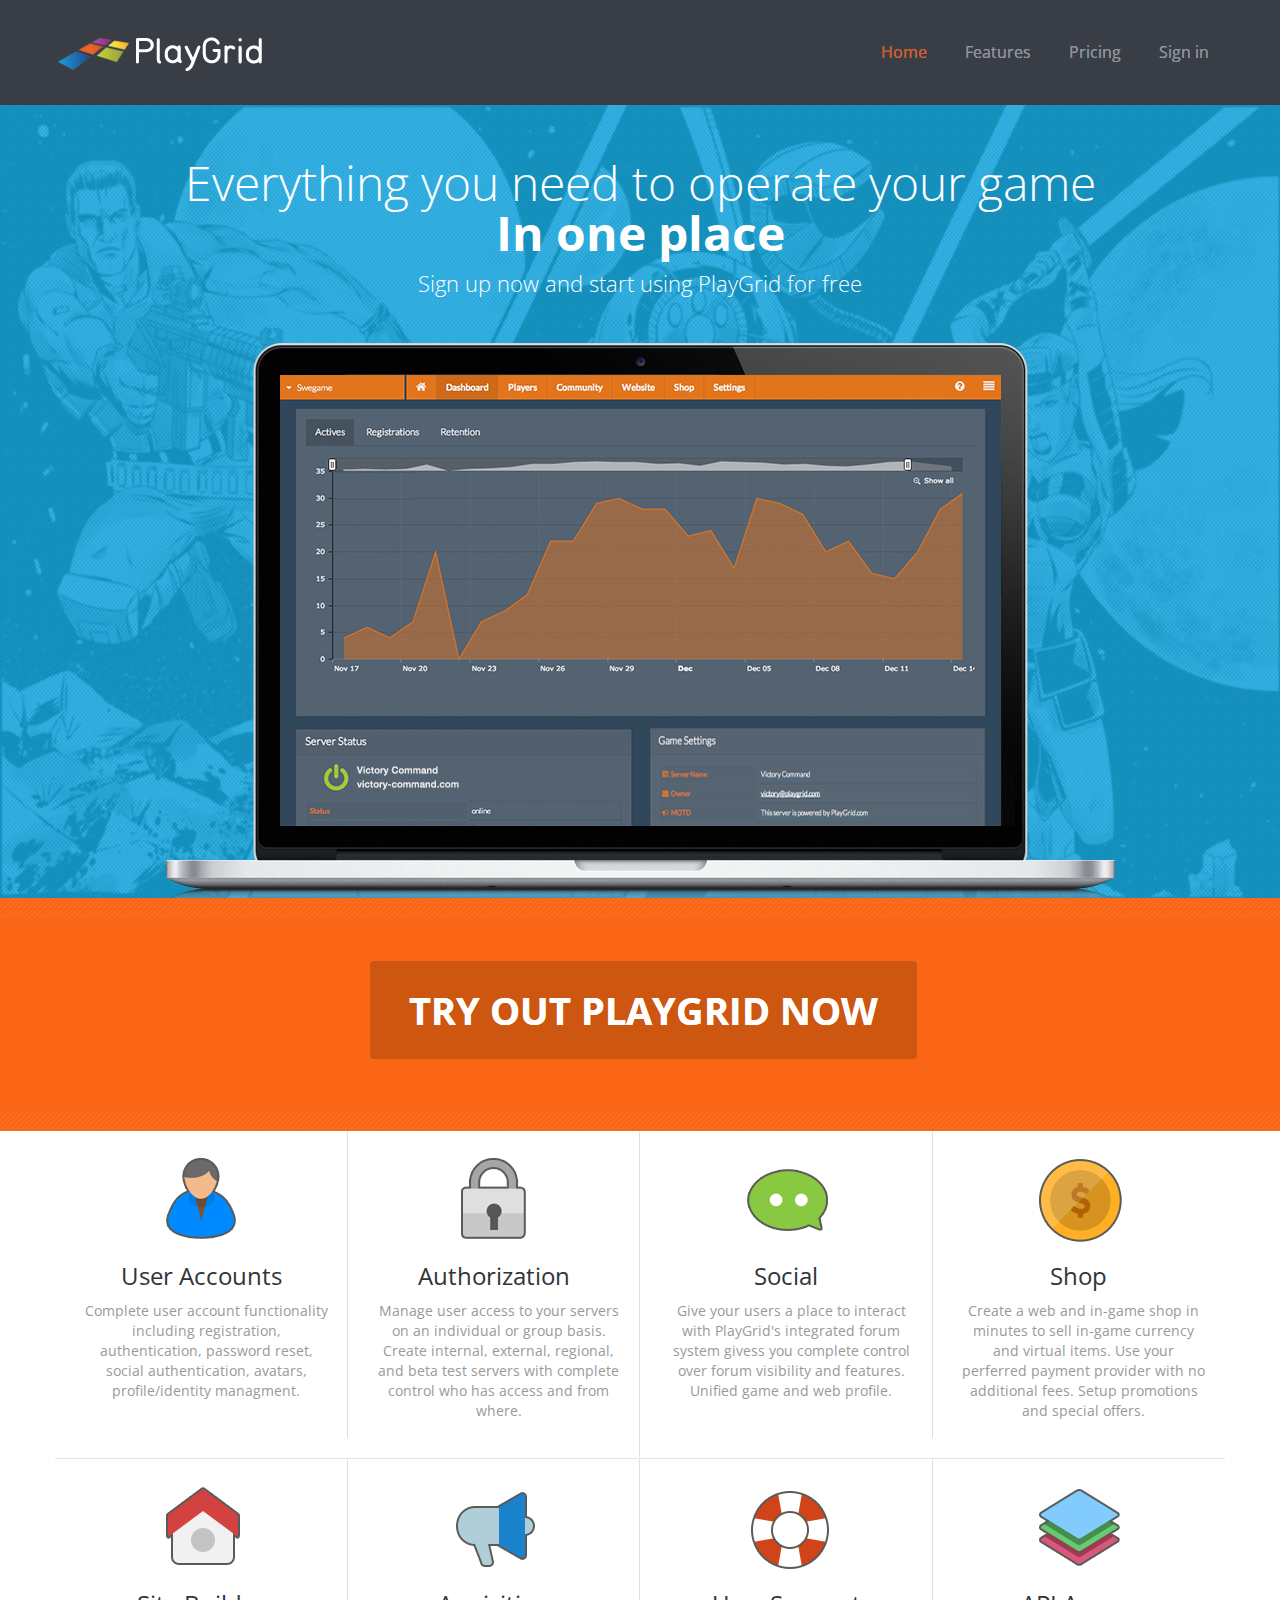
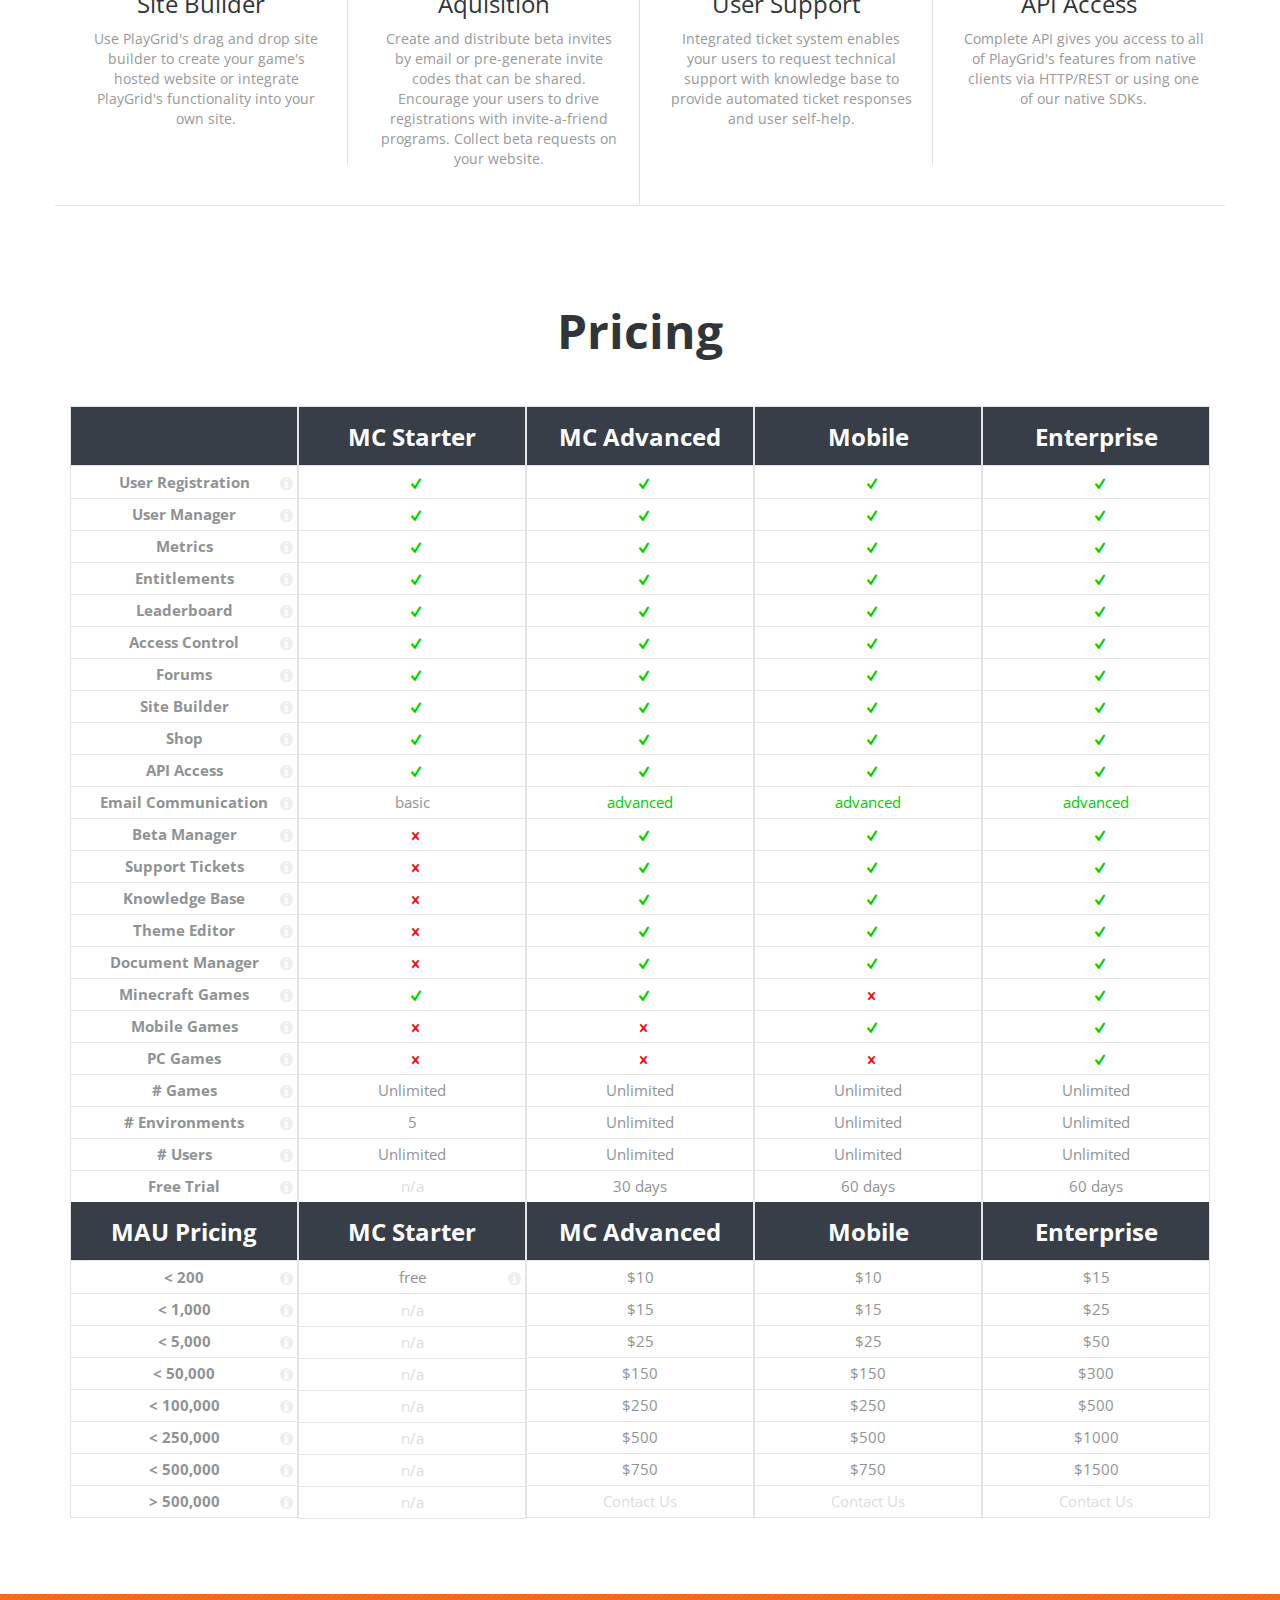
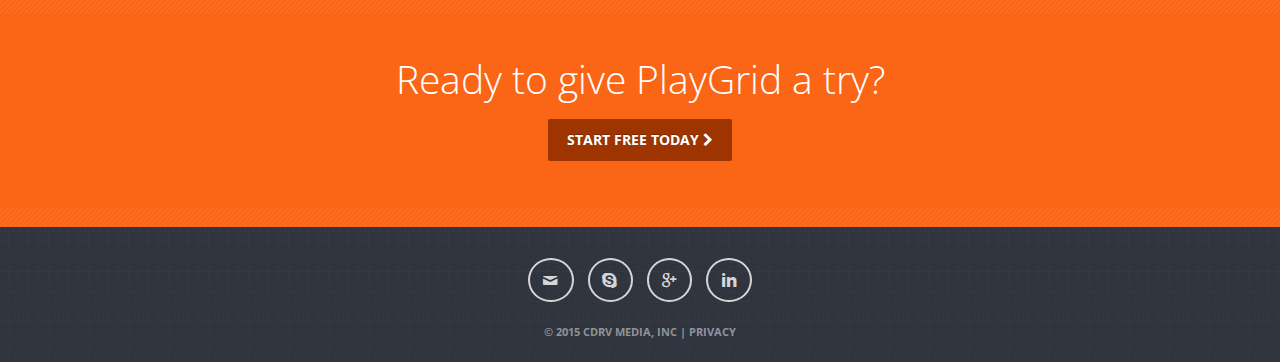
==== site/index.html @ 4605e2d3 "initial commit" ====
<!DOCTYPE html>
<html lang="en">
<head>
    <!-- Define Charset -->
    <meta charset="utf-8">

    <!-- Page Title -->
    <title>PlayGrid - Complete Game Operating Platform</title>

    <!-- Responsive Metatag -->
    <meta name="viewport" content="width=device-width, initial-scale=1.0">

    <!-- Page Description and Author -->
    <meta name="description" content="content description">
    <meta name="author" content="PlayGrid">

    <!-- Stylesheet -->
    <link href="css/bootstrap/bootstrap.css" rel="stylesheet" media="screen">
    <link href="css/bootstrap/bootstrap-responsive.css" rel="stylesheet" media="screen">
    <link href="lib/font-awesome/css/font-awesome.min.css" rel="stylesheet">
    <link rel="stylesheet" href="lib/webui-popover/jquery.webui-popover.css">
    <link href="css/style.css" rel="stylesheet" media="screen">
    <link href="css/color/orange.css" rel="stylesheet" media="screen">

    <!-- Fav and touch icons -->
    <link rel="shortcut icon" href="img/icons/favicon.ico">
    <link rel="apple-touch-icon" href="img/icons/apple-touch-icon-57-precomposed.png">
    <link rel="apple-touch-icon" sizes="72x72" href="img/icons/apple-touch-icon-72-precomposed.png">
    <link rel="apple-touch-icon" sizes="114x114" href="img/icons/apple-touch-icon-114-precomposed.png">
    <link rel="apple-touch-icon" sizes="144x144" href="img/icons/apple-touch-icon-144-precomposed.png">

    <!-- HTML5 shim, for IE6-8 support of HTML5 elements --><!--[if lt IE 9]>
    <script src="http://html5shim.googlecode.com/svn/trunk/html5.js"></script><![endif]-->
    <!-- styles for IE --><!--[if lte IE 8]>
    <link rel="stylesheet" href="css/ie/ie.css" type="text/css" media="screen"/><![endif]-->
</head>


<body>

<!-- Header-->
<header id="header" class="bg_color1">
    <div class="wrap">
        <div class="container-fluid">
            <div class="row-fluid">
                <div class="span12">
                    <div class="navbar">
                        <div class="navbar-inner">

                            <!--logo-->
                            <a href="index.html" class="brand">
                                <img src="img/logo/logo.png" alt="//">
                            </a>
                            <!--logo-->
                            <ul id="nav" class="nav align_right">
                                <li class="active">
                                    <span class="underline"></span>
                                    <a href="#index">
                                        Home
                                    </a>
                                    <span class="underline"></span>
                                </li>
                                <li>
                                    <span class="underline"></span>
                                    <a href="#features">
                                        Features
                                    </a>
                                    <span class="underline"></span>
                                </li>
                                <li>
                                    <span class="underline"></span>
                                    <a href="#table">
                                        Pricing
                                    </a>
                                    <span class="underline"></span>
                                </li>
                                <li>
                                    <span class="underline"></span>
                                    <a href="https://www.playgrid.com/account/login/">
                                        Sign in
                                    </a>
                                    <span class="underline"></span>
                                </li>
                            </ul>
                        </div>
                        <!-- end .navbar-inner -->
                    </div>
                </div>
            </div>
        </div>
    </div>
</header>
<!-- end header-->

<a class="btn btn-primary pull-right affix top_scroll" href="#header"><i class="icon-up-open"></i></a>


<!-- Slider -->
<section class="section_slider">
    <section class="slider tofix">
        <div class="wrap">
            <div class="container-fluid">
                <div class="row-fluid">
                    <div class="span12">

                        <div class="content_title">
                            <h1 class="title_main"><span>Everything you need to operate your game</span></h1>
                            <h1 class="title_main">In one place</h1>
                            <h4>Sign up now and start using PlayGrid for free</h4>
                        </div>

                        <div class="console">
                            <ul class="rslides">
                                <li>
                                    <img src="img/slider/1.png" alt="img">
                                </li>
                            </ul>
                        </div>
                    </div>
                </div>
            </div>
        </div>
    </section>
</section>
<!-- End Slider -->


<!-- CTA -->
<section id="second_area" class="section_area newsletter">
    <div class="wrap">
        <div class="container-fluid">
            <div class="row-fluid">
                <div class="span12">
                    <a href="https://www.playgrid.com/register/" class="btn btn-success btn-large btn-custom">Try out PlayGrid Now</a>
                </div>
            </div>
        </div>
    </div>
</section>
<!-- End Newsletter -->


<!-- Features -->
<section class="section_area features" id="features">
    <div class="wrap">
        <div class="container-fluid">
            <div class="row-fluid">
                <div class="span12">
                    <section class="row_experience">
                        <ul class="services">
                            <li class="span3">
                                <a href="#">
                                    <div class="service">
                                        <div class="service_img row_service">
                                            <span class="sprite sprite-cloud-png"></span>
                                        </div>
                                        <div class="service_description row_service">
                                            <h4>User Accounts</h4>

                                            <p>
                                                Complete user account functionality including registration, authentication, password reset, social authentication, avatars, profile/identity managment.
                                            </p>
                                        </div>
                                    </div>
                                </a>
                            </li>
                            <li class="span3">
                                <a href="#">
                                    <div class="service">
                                        <div class="service_img row_service">
                                            <span class="sprite sprite-chat-png"></span>
                                        </div>
                                        <div class="service_description row_service">
                                            <h4>Authorization</h4>

                                            <p>
                                                Manage user access to your servers on an individual or group basis. Create internal, external, regional, and beta test servers with complete control who has access and from where.
                                            </p>
                                        </div>
                                    </div>
                                </a>
                            </li>
                            <li class="span3">
                                <a href="#">
                                    <div class="service">
                                        <div class="service_img row_service">
                                            <span class="sprite sprite-stat-png"></span>
                                        </div>
                                        <div class="service_description row_service">
                                            <h4>Social</h4>

                                            <p>
                                                Give your users a place to interact with PlayGrid's integrated forum system givess you complete control over forum visibility and features. Unified game and web profile.  
                                            </p>
                                        </div>
                                    </div>
                                </a>
                            </li>
                            <li class="span3 last">
                                <a href="#">
                                    <div class="service">
                                        <div class="service_img row_service">
                                            <span class="sprite sprite-medall-png"></span>
                                        </div>
                                        <div class="service_description row_service">
                                            <h4>Shop</h4>

                                            <p>
                                                Create a web and in-game shop in minutes to sell in-game currency and virtual items. Use your perferred payment provider with no additional fees. Setup promotions and special offers.
                                            </p>
                                        </div>
                                    </div>
                                </a>
                            </li>
                        </ul>
                    </section>
                    <section class="row_experience">
                        <ul class="services">
                            <li class="span3">
                                <a href="#">
                                    <div class="service">
                                        <div class="service_img row_service">
                                            <span class="sprite sprite-security-png"></span>
                                        </div>
                                        <div class="service_description row_service">
                                            <h4>Site Builder</h4>

                                            <p>
                                                Use PlayGrid's drag and drop site builder to create your game's hosted website or integrate PlayGrid's functionality into your own site.
                                            </p>
                                        </div>
                                    </div>
                                </a>
                            </li>
                            <li class="span3">
                                <a href="#">
                                    <div class="service">
                                        <div class="service_img row_service">
                                            <span class="sprite sprite-file-png "></span>
                                        </div>
                                        <div class="service_description row_service">
                                            <h4>Aquisition</h4>

                                            <p>
                                                Create and distribute beta invites by email or pre-generate invite codes that can be shared. Encourage your users to drive registrations with invite-a-friend programs. Collect beta requests on your website.
                                            </p>
                                        </div>
                                    </div>
                                </a>
                            </li>
                            <li class="span3">
                                <a href="#">
                                    <div class="service">
                                        <div class="service_img row_service">
                                            <span class="sprite sprite-user-png"></span>
                                        </div>
                                        <div class="service_description row_service">
                                            <h4>User Support</h4>

                                            <p>
                                                Integrated ticket system enables your users to request technical support with knowledge base to provide automated ticket responses and user self-help.
                                            </p>
                                        </div>
                                    </div>
                                </a>
                            </li>
                            <li class="span3 last">
                                <a href="#">
                                    <div class="service">
                                        <div class="service_img row_service">
                                            <span class="sprite sprite-fields-png"></span>
                                        </div>
                                        <div class="service_description row_service">
                                            <h4>API Access</h4>

                                            <p>
                                                Complete API gives you access to all of PlayGrid's features from native clients via HTTP/REST or using one of our native SDKs.
                                            </p>
                                        </div>
                                    </div>
                                </a>
                            </li>
                        </ul>
                    </section>
                </div>
            </div>
        </div>
    </div>
</section>
<!-- End Features -->




<!-- Pricing Table -->
<section class="section_area pricing" id="table">
    <div class="wrap">
        <div class="container-fluid">
            <div class="row-fluid">
                <div class="span12">
                    <h1 class="title">Pricing</h1>

                    <div class="pricing-table">
                        <div class="row-fluid">
                            <div class="box_span">
                                <ul class="nav nav-tabs nav-stacked features">
                                    <li class="nav-header"></li>
                                    <li id="reg"><i class="fa fa-info-circle"></i>User Registration</li>
                                    <li id="pla"><i class="fa fa-info-circle"></i>User Manager</li>
                                    <li id="met"><i class="fa fa-info-circle"></i>Metrics</li>
                                    <li id="ent"><i class="fa fa-info-circle"></i>Entitlements</li>
                                    <li id="lea"><i class="fa fa-info-circle"></i>Leaderboard</li>
                                    <li id="acc"><i class="fa fa-info-circle"></i>Access Control</li>
                                    <li id="for"><i class="fa fa-info-circle"></i>Forums</li>
                                    <li id="sit"><i class="fa fa-info-circle"></i>Site Builder</li>
                                    <li id="sho"><i class="fa fa-info-circle"></i>Shop</li>
                                    <li id="api"><i class="fa fa-info-circle"></i>API Access</li>
                                    <li id="ema"><i class="fa fa-info-circle"></i>Email Communication</li>
                                    <li id="bet"><i class="fa fa-info-circle"></i>Beta Manager</li>
                                    <li id="tic"><i class="fa fa-info-circle"></i>Support Tickets</li>
                                    <li id="kno"><i class="fa fa-info-circle"></i>Knowledge Base</li>
                                    <li id="the"><i class="fa fa-info-circle"></i>Theme Editor</li>
                                    <li id="doc"><i class="fa fa-info-circle"></i>Document Manager</li>
                                    <li id="min"><i class="fa fa-info-circle"></i>Minecraft Games</li>
                                    <li id="mob"><i class="fa fa-info-circle"></i>Mobile Games</li>
                                    <li id="pcg"><i class="fa fa-info-circle"></i>PC Games</li>
                                    <li id="gam"><i class="fa fa-info-circle"></i># Games</li>
                                    <li id="env"><i class="fa fa-info-circle"></i># Environments</li>
                                    <li id="use"><i class="fa fa-info-circle"></i># Users</li>
                                    <li id="tri"><i class="fa fa-info-circle"></i>Free Trial</li>
                                    <li class="nav-header"><h3>MAU Pricing</h3></li>
                                    <li id="200"><i class="fa fa-info-circle"></i>&lt; 200</li>
                                    <li id="1k"><i class="fa fa-info-circle"></i>&lt; 1,000</li>
                                    <li id="5k"><i class="fa fa-info-circle"></i>&lt; 5,000</li>
                                    <li id="50k"><i class="fa fa-info-circle"></i>&lt; 50,000</li>
                                    <li id="100k"><i class="fa fa-info-circle"></i>&lt; 100,000</li>
                                    <li id="250k"><i class="fa fa-info-circle"></i>&lt; 250,000</li>
                                    <li id="500k"><i class="fa fa-info-circle"></i>&lt; 500,000</li>
                                    <li id="999k"><i class="fa fa-info-circle"></i>&gt; 500,000</li>
                                </ul>
                            </div>
                            <div class="box_span">
                                <ul class="nav nav-tabs nav-stacked">
                                    <li class="nav-header"><h3>MC Starter</h3></li>

                                    <li><i class="icon-check"></i></li>  <!-- Registration -->
                                    <li><i class="icon-check"></i></li>  <!-- Player Manager -->
                                    <li><i class="icon-check"></i></li>  <!-- Metrics -->
                                    <li><i class="icon-check"></i></li>  <!-- Entitlements -->
                                    <li><i class="icon-check"></i></li>  <!-- Leaderboard -->
                                    <li><i class="icon-check"></i></li>  <!-- Access Control -->
                                    <li><i class="icon-check"></i></li>  <!-- Forums -->
                                    <li><i class="icon-check"></i></li>  <!-- Site Builder -->
                                    <li><i class="icon-check"></i></li>  <!-- Shop -->
                                    <li><i class="icon-check"></i></li>  <!-- API Access -->
                                    <li>basic</li>                   <!-- Email Communication -->
                                    <li><i class="icon-cancel"></i></li>  <!-- Beta Manager -->
                                    <li><i class="icon-cancel"></i></li>  <!-- Tickets -->
                                    <li><i class="icon-cancel"></i></li>  <!-- Knowledge Base -->
                                    <li><i class="icon-cancel"></i></li>  <!-- Theme Editor -->
                                    <li><i class="icon-cancel"></i></li>  <!-- Document Manager -->
                                    <li><i class="icon-check"></i></li>   <!-- Minecraft Games -->
                                    <li><i class="icon-cancel"></i></li>  <!-- Mobile Games -->
                                    <li><i class="icon-cancel"></i></li>  <!-- PC Games -->
                                    <li>Unlimited</li>                    <!-- # Games -->
                                    <li>5</li>                            <!-- # Environments -->
                                    <li>Unlimited</li>                    <!-- # Users -->
                                    <li class="na">n/a</li>               <!-- # Trial -->
                                    <div id="mc-starter-mau">
                                        <li class="nav-header"><h3>MC Starter</h3></li>
                                        <li><i class="fa fa-info-circle"></i>free</li>                         <!-- < 200 -->
                                    </div>
                                    <li class="na">n/a</li>               <!--  -->
                                    <li class="na">n/a</li>               <!--  -->
                                    <li class="na">n/a</li>               <!--  -->
                                    <li class="na">n/a</li>               <!--  -->
                                    <li class="na">n/a</li>               <!--  -->
                                    <li class="na">n/a</li>               <!--  -->
                                    <li class="na">n/a</li>               <!--  -->

                                </ul>
                            </div>
                            <div class="box_span">
                                <ul class="nav nav-tabs nav-stacked">
                                    <li class="nav-header"><h3>MC Advanced</h3></li>

                                    <li><i class="icon-check"></i></li>  <!-- Registration -->
                                    <li><i class="icon-check"></i></li>  <!-- Player Manager -->
                                    <li><i class="icon-check"></i></li>  <!-- Metrics -->
                                    <li><i class="icon-check"></i></li>  <!-- Entitlements -->
                                    <li><i class="icon-check"></i></li>  <!-- Leaderboard -->
                                    <li><i class="icon-check"></i></li>  <!-- Access Control -->
                                    <li><i class="icon-check"></i></li>  <!-- Forums -->
                                    <li><i class="icon-check"></i></li>  <!-- Site Builder -->
                                    <li><i class="icon-check"></i></li>  <!-- Shop -->
                                    <li><i class="icon-check"></i></li>  <!-- API Access -->
                                    <li class="check">advanced</li>  <!-- Email Communication -->
                                    <li><i class="icon-check"></i></li>  <!-- Beta Manager -->
                                    <li><i class="icon-check"></i></li>  <!-- Tickets -->
                                    <li><i class="icon-check"></i></li>  <!-- Knowledge Base -->
                                    <li><i class="icon-check"></i></li>  <!-- Theme Editor -->
                                    <li><i class="icon-check"></i></li>  <!-- Document Manager -->
                                    <li><i class="icon-check"></i></li>  <!-- Minecraft Games -->
                                    <li><i class="icon-cancel"></i></li> <!-- Mobile Games -->
                                    <li><i class="icon-cancel"></i></li> <!-- PC Games -->
                                    <li>Unlimited</li>                   <!-- # Games -->
                                    <li>Unlimited</li>                   <!-- # Environments -->
                                    <li>Unlimited</li>                   <!-- # Users -->
                                    <li>30 days</li>                     <!-- # Trial -->

                                    <li class="nav-header"><h3>MC Advanced</h3></li>
                                    <li>$10</li>                         <!-- < 200 -->
                                    <li>$15</li>                         <!-- < 1000 -->
                                    <li>$25</li>                         <!-- < 5000 -->
                                    <li>$150</li>                         <!-- < 50000 -->
                                    <li>$250</li>                         <!-- < 100000 -->
                                    <li>$500</li>                         <!-- < 250000 -->
                                    <li>$750</li>                         <!-- < 500000 -->
                                    <li class="na">Contact Us</li>        <!-- > 500000 -->
                                </ul>
                            </div>
                            <div class="box_span">
                                <ul class="nav nav-tabs nav-stacked">
                                    <li class="nav-header"><h3>Mobile</h3></li>

                                    <li><i class="icon-check"></i></li>  <!-- Registration -->
                                    <li><i class="icon-check"></i></li>  <!-- Player Manager -->
                                    <li><i class="icon-check"></i></li>  <!-- Metrics -->
                                    <li><i class="icon-check"></i></li>  <!-- Entitlements -->
                                    <li><i class="icon-check"></i></li>  <!-- Leaderboard -->
                                    <li><i class="icon-check"></i></li>  <!-- Access Control -->
                                    <li><i class="icon-check"></i></li>  <!-- Forums -->
                                    <li><i class="icon-check"></i></li>  <!-- Site Builder -->
                                    <li><i class="icon-check"></i></li>  <!-- Shop -->
                                    <li><i class="icon-check"></i></li>  <!-- API Access -->
                                    <li class="check">advanced</li>  <!-- Email Communication -->
                                    <li><i class="icon-check"></i></li>  <!-- Beta Manager -->
                                    <li><i class="icon-check"></i></li>  <!-- Tickets -->
                                    <li><i class="icon-check"></i></li>  <!-- Knowledge Base -->
                                    <li><i class="icon-check"></i></li>  <!-- Theme Editor -->
                                    <li><i class="icon-check"></i></li>  <!-- Document Manager -->
                                    <li><i class="icon-cancel"></i></li> <!-- Minecraft Games -->
                                    <li><i class="icon-check"></i></li>  <!-- Mobile Games -->
                                    <li><i class="icon-cancel"></i></li> <!-- PC Games -->
                                    <li>Unlimited</li>                   <!-- # Games -->
                                    <li>Unlimited</li>                   <!-- # Environments -->
                                    <li>Unlimited</li>                   <!-- # Users -->
                                    <li>60 days</li>                     <!-- # Trial -->

                                    <li class="nav-header"><h3>Mobile</h3></li>
                                    <li>$10</li>                         <!-- < 200 -->
                                    <li>$15</li>                         <!-- < 1000 -->
                                    <li>$25</li>                         <!-- < 5000 -->
                                    <li>$150</li>                         <!-- < 50000 -->
                                    <li>$250</li>                         <!-- < 100000 -->
                                    <li>$500</li>                         <!-- < 250000 -->
                                    <li>$750</li>                         <!-- < 500000 -->
                                    <li class="na">Contact Us</li>        <!-- > 500000 -->                                    
                                </ul>
                            </div>
                            <div class="box_span">
                                <ul class="nav nav-tabs nav-stacked">
                                    <li class="nav-header"><h3>Enterprise</h3></li>

                                    <li><i class="icon-check"></i></li>  <!-- Registration -->
                                    <li><i class="icon-check"></i></li>  <!-- Player Manager -->
                                    <li><i class="icon-check"></i></li>  <!-- Metrics -->
                                    <li><i class="icon-check"></i></li>  <!-- Entitlements -->
                                    <li><i class="icon-check"></i></li>  <!-- Leaderboard -->
                                    <li><i class="icon-check"></i></li>  <!-- Access Control -->
                                    <li><i class="icon-check"></i></li>  <!-- Forums -->
                                    <li><i class="icon-check"></i></li>  <!-- Site Builder -->
                                    <li><i class="icon-check"></i></li>  <!-- Shop -->
                                    <li><i class="icon-check"></i></li>  <!-- API Access -->
                                    <li class="check">advanced</li>  <!-- Email Communication -->
                                    <li><i class="icon-check"></i></li>  <!-- Beta Manager -->
                                    <li><i class="icon-check"></i></li>  <!-- Tickets -->
                                    <li><i class="icon-check"></i></li>  <!-- Knowledge Base -->
                                    <li><i class="icon-check"></i></li>  <!-- Theme Editor -->
                                    <li><i class="icon-check"></i></li>  <!-- Document Manager -->
                                    <li><i class="icon-check"></i></li>  <!-- Minecraft Games -->
                                    <li><i class="icon-check"></i></li>  <!-- Mobile Games -->
                                    <li><i class="icon-check"></i></li>  <!-- PC Games -->
                                    <li>Unlimited</li>                   <!-- # Games -->
                                    <li>Unlimited</li>                   <!-- # Environments -->
                                    <li>Unlimited</li>                   <!-- # Users -->
                                    <li>60 days</li>                     <!-- # Trial -->

                                    <li class="nav-header"><h3>Enterprise</h3></li>
                                    <li>$15</li>                         <!-- < 200 -->
                                    <li>$25</li>                         <!-- < 1000 -->
                                    <li>$50</li>                         <!-- < 5000 -->
                                    <li>$300</li>                         <!-- < 50000 -->
                                    <li>$500</li>                         <!-- < 100000 -->
                                    <li>$1000</li>                         <!-- < 250000 -->
                                    <li>$1500</li>                         <!-- < 500000 -->
                                    <li class="na">Contact Us</li>        <!-- > 500000 -->                                    
                                </ul>
                            </div>

                        </div>
                    </div>

                </div>
            </div>
        </div>
    </div>
</section>
<!-- End Pricing Table -->


<!-- Testimonials -->
<section class="section_area testimonials" id="testi">
    <div class="wrap">
        <div class="container-fluid">
            <div class="row-fluid">
                <div class="span12">
                    <h1 class="title">Happy Costumers</h1>

                    <div class="content_customer">
                        <ul class="bxslider">
                            <li>
                                <div class="console_customer">
                                    <img src="img/testimonials/1.jpg" alt="//">

                                    <div class="content_testimonial">
                                        <p>
                                            "Donec id elit non mi porta gravida at eget metus.
                                            Fusce dapibus, tellus ac cursus commodo, tortor mauris condimentum nibh,
                                            ut fermentum massa justo sit amet risus. "
                                        </p>
                                        <h5>Mike Bugrahan</h5>
                                        <h6 class="title_user">Marketing Ceo</h6>
                                    </div>
                                </div>
                            </li>
                            <li>
                                <div class="console_customer">
                                    <img src="img/testimonials/2.jpg" alt="//">

                                    <div class="content_testimonial">
                                        <p>
                                            "Donec id elit non mi porta gravida at eget metus.
                                            Fusce dapibus, tellus ac cursus commodo, tortor mauris condimentum nibh,
                                            ut fermentum massa justo sit amet risus. "
                                        </p>
                                        <h5>Mike Bugrahan</h5>
                                        <h6 class="title_user">Marketing Ceo</h6>
                                    </div>
                                </div>
                            </li>
                            <li>
                                <div class="console_customer">
                                    <img src="img/testimonials/3.jpg" alt="//">

                                    <div class="content_testimonial">
                                        <p>
                                            "Donec id elit non mi porta gravida at eget metus.
                                            Fusce dapibus, tellus ac cursus commodo, tortor mauris condimentum nibh,
                                            ut fermentum massa justo sit amet risus. "
                                        </p>
                                        <h5>Mike Bugrahan</h5>
                                        <h6 class="title_user">Marketing Ceo</h6>
                                    </div>
                                </div>
                            </li>
                            <li>
                                <div class="console_customer">
                                    <img src="img/testimonials/4.jpg" alt="//">

                                    <div class="content_testimonial">
                                        <p>
                                            "Donec id elit non mi porta gravida at eget metus.
                                            Fusce dapibus, tellus ac cursus commodo, tortor mauris condimentum nibh,
                                            ut fermentum massa justo sit amet risus. "
                                        </p>
                                        <h5>Mike Bugrahan</h5>
                                        <h6 class="title_user">Marketing Ceo</h6>
                                    </div>
                                </div>
                            </li>
                        </ul>
                    </div>
                </div>
            </div>
        </div>
    </div>
</section>
<!-- End Testimonials -->


<!-- Quote -->
<section class="section_area quote" id="quote">
    <div class="wrap">
        <div class="container-fluid">
            <div class="row-fluid">
                <div class="span12">
                    <div class="content_quote">
                        <ul class="slider_quote">

                            <li class="legend-large">
                                <h1>There is no design without discipline. There is no discipline without
                                    intelligence.</h1>
                                <span class="autor_quote">Massimo Vignelli</span>
                            </li>

                        </ul>
                    </div>
                </div>
            </div>
        </div>
    </div>
</section>
<!-- End Quote -->


<!-- Team Members -->
<section class="section_area team" id="team">
    <div class="wrap">
        <div class="container-fluid">
            <div class="row-fluid">
                <div class="span12">
                    <h1 class="title">Our Team</h1>

                    <div class="content_team">
                        <ul class="members">

                            <li class="span3">
                                <div class="text_content">
                                    <img src="img/team/team-1.jpg" alt="//">
                                    <b class="notch"></b>

                                    <h3>Brian Reliet</h3>
                                        <span class="title_member">
                                            Marketing
                                        </span>

                                    <p>
                                        Donec id elit non mi porta gravida at egetmetus. Fusce dapibus, tellus ac cursus
                                        commodo, tortor mauris condit fermentum massa justo sit amet.
                                        risus.
                                    </p>
                                    <ul class="social_member">
                                        <li title="youtube" class="tooltip_hover">
                                            <a href="#"><i class="icon-youtube"></i></a>
                                        </li>
                                        <li title="vimeo" class="tooltip_hover">
                                            <a href="#"><i class="icon-vimeo"></i></a>
                                        </li>
                                        <li title="twitter" class="tooltip_hover">
                                            <a href="#"><i class="icon-twitter"></i></a>
                                        </li>
                                    </ul>
                                </div>
                            </li>

                            <li class="span3">
                                <div class="text_content">
                                    <img src="img/team/team-2.jpg" alt="//">
                                    <b class="notch"></b>

                                    <h3>Brian White</h3>
                                        <span class="title_member">
                                            UX & UI Designer
                                        </span>

                                    <p>
                                        Donec id elit non mi porta gravida at egetmetus. Fusce dapibus, tellus ac cursus
                                        commodo, tortor mauris condit fermentum massa justo sit amet.
                                        risus.
                                    </p>
                                    <ul class="social_member">
                                        <li title="gplus" class="tooltip_hover">
                                            <a href="#"><i class="icon-gplus"></i></a>
                                        </li>
                                        <li title="pinterest" class="tooltip_hover">
                                            <a href="#"><i class="icon-pinterest"></i></a>
                                        </li>
                                        <li title="tumblr" class="tooltip_hover">
                                            <a href="#"><i class="icon-tumblr"></i></a>
                                        </li>
                                    </ul>
                                </div>
                            </li>

                            <li class="span3">
                                <div class="text_content">
                                    <img src="img/team/team-3.jpg" alt="//">
                                    <b class="notch"></b>

                                    <h3>Amanda Smithson</h3>
                                        <span class="title_member">
                                            App Developer
                                        </span>

                                    <p>
                                        Donec id elit non mi porta gravida at egetmetus. Fusce dapibus, tellus ac cursus
                                        commodo, tortor mauris condit fermentum massa justo sit amet.
                                        risus.
                                    </p>
                                    <ul class="social_member">
                                        <li title="linkedin" class="tooltip_hover">
                                            <a href="#"><i class="icon-linkedin"></i></a>
                                        </li>
                                        <li title="facebook" class="tooltip_hover">
                                            <a href="#"><i class="icon-facebook"></i></a>
                                        </li>
                                        <li title="vimeo" class="tooltip_hover">
                                            <a href="#"><i class="icon-vimeo"></i></a>
                                        </li>
                                    </ul>
                                </div>
                            </li>

                            <li class="span3">
                                <div class="text_content">
                                    <img src="img/team/team-4.jpg" alt="//">
                                    <b class="notch"></b>

                                    <h3>Mike Bitshop</h3>
                                        <span class="title_member">
                                            Senior Web Designer
                                        </span>

                                    <p>
                                        Donec id elit non mi porta gravida at egetmetus. Fusce dapibus, tellus ac cursus
                                        commodo, tortor mauris condit fermentum massa justo sit amet.
                                        risus.
                                    </p>
                                    <ul class="social_member">
                                        <li title="mail" class="tooltip_hover">
                                            <a href="#"><i class="icon-mail"></i></a>
                                        </li>
                                        <li title="skype" class="tooltip_hover">
                                            <a href="#"><i class="icon-skype"></i></a>
                                        </li>
                                        <li title="dribbble" class="tooltip_hover">
                                            <a href="#"><i class="icon-dribbble"></i></a>
                                        </li>

                                    </ul>
                                </div>
                            </li>
                        </ul>
                    </div>
                </div>
            </div>
        </div>
    </div>
</section>
<!-- End Team Members -->


<!-- CTA -->
<section class="section_area cta">
    <div class="wrap">
        <div class="container-fluid">
            <div class="row-fluid">
                <div class="span12">
                    <h1>Ready to give PlayGrid a try?</h1>
                    <a href="https://www.playgrid.com/register/" class="btn btn-success btn-large btn-custom">Start Free Today <i class="fa fa-chevron-right"></i></a>
                </div>
            </div>
        </div>
    </div>
</section>
<!-- End CTA -->



<!-- Footer -->
<footer>
    <div class="wrap">
        <div class="container-fluid">
            
            <div class="row-fluid">
	            <div class="span12">
	            </div>
			</div>
            
            <div class="row-fluid">
				<div class="span12">
					<div class="content_social">
                        <ul class="social-circled">

                            <li title="Email form coming soon. In the meantime, please use Skype" class="tooltip_hover">
                                <a href="#"><i class="icon-mail"></i></a>
                            </li>

                            <li title="Chat with us on Skype: daronstinnett" class="tooltip_hover">
                                <a><i class="icon-skype"></i></a>
                            </li>

                            <li title="Visit the PlayGrid Google+ Community" class="tooltip_hover">
                                <a href="https://plus.google.com/u/0/communities/114143283618377581118" target="blank"><i class="icon-gplus"></i></a>
                            </li>

                            <li title="linkedin" class="tooltip_hover">
                                <a href="https://www.linkedin.com/company/playgrid/" target="blank"><i class="icon-linkedin"></i></a>
                            </li>

<!--                             <li title="vimeo" class="tooltip_hover">
                                <a href="#"><i class="icon-vimeo"></i></a>
                            </li> -->

                        </ul>
                    </div>
                    <h6>&copy; 2015 CDRV Media, Inc | <a href="privacy.html">Privacy</a></h6>
				</div>
			</div>
        </div>
    </div>
</footer>
<!-- End Footer -->


<!-- ======================= JQuery libs =========================== -->
    <!-- Always latest version of jQuery-->
    <script src="js/jquery-1.7.1.js"></script>

    <!-- Bootstrap.js-->
    <script src="js/bootstrap.js"></script>

    <!-- mobile menu -->
    <script type="text/javascript" src="js/mobile_nav/tinynav.js"></script>

    <!-- jquery ui -->
    <script src="js/ui/jquery-ui-1.7.2.custom.min.js" type="text/javascript"></script>

    <!-- jquery slider -->
    <script src="js/slider/responsiveslides.js" type="text/javascript"></script>

    <!-- jquery parallax -->
    <script type="text/javascript" src="js/jQuery-Parallax/jquery.localscroll-1.2.7-min.js"></script>
    <script type="text/javascript" src="js/jQuery-Parallax/jquery.scrollTo-1.4.2-min.js"></script>
    <script type="text/javascript" src="js/jQuery-Parallax/parallax_demo.js"></script>

    <!-- fitVideo -->
    <script src="js/scroll/jquery.easing.1.3.js"></script>
    <script src="js/scroll/jquery.scrolldeck.js"></script>
    <script src="js/scroll/jquery.scrollorama.js"></script>
    <script src="js/scroll/jquery.scrollTo-1.4.3.1.min.js"></script>
    <script src="js/fitVideo/jquery.fitvids.js"></script>

    <!-- zoom -->
    <script type="text/javascript" src="js/zoom/cloud-zoom.1.0.2.js"></script>
    <!-- Required CSS -->
    <!--[if lt IE 9]>
    <link href="js/ioslider/movingboxes-ie.css" rel="stylesheet" media="screen"/>
    <![endif]-->

    <!-- Required script -->
    <script src="js/ioslider/jquery.movingboxes.js"></script>
    <!-- end Required script -->

    <!-- bxslider  script -->
    <script src="js/bxslider/jquery.bxSlider.js"></script>
    <!-- end bxslider script -->

    <!-- fancybox-->
    <script src="js/fancybox/jquery.fancybox.js"></script>
    <!-- end fancybox-->

    <script src="lib/webui-popover/jquery.webui-popover.js"></script>

    <!-- custom script-->
    <script type="text/javascript" src="js/jquery-func.js"></script>

<!-- ======================= End JQuery libs =========================== -->


    <script>
        var defaults = {
            placement: 'right',
            trigger: 'hover',
            style: 'inverse'
        };
        $("#reg").webuiPopover($.extend(defaults,
            {content: "User account registration, authentication, password reset, profile management."}
        ));
        $("#pla").webuiPopover($.extend(defaults,
            {content: "Manage membership status, assign entitlements, ban/suspend, user list queries and sorting."}
        ));
        $("#met").webuiPopover($.extend(defaults,
            {content: "Daily metrics: active users, registrations, retention. Additional metrics available via third party integrations."}
        ));
        $("#ent").webuiPopover($.extend(defaults,
            {content: "Create and assign entitlements such as VIP memberships, beta testers, and forum moderators. Entitlements can be granted manually or purchased by users in the shop."}
        ));
        $("#lea").webuiPopover($.extend(defaults,
            {content: "Built-in leaderboard system tracks and ranks player's stats."}
        ));
        $("#acc").webuiPopover($.extend(defaults,
            {content: "Centrally manage who has access to each of your server environments by membership status, entitlement or ip address ranges."}
        ));
        $("#for").webuiPopover($.extend(defaults,
            {content: "Fully integrated forum system for player discussions with support for player-moderators and staff. Includes complete control of access to individual forums based on player status."}
        ));
        $("#sit").webuiPopover($.extend(defaults,
            {content: "Website hosting with drag and drop website builder."}
        ));
        $("#sho").webuiPopover($.extend(defaults,
            {content: "Sell currencies and virtual goods via integrated web store. Supports dozens of payment methods."}
        ));
        $("#api").webuiPopover($.extend(defaults,
            {content: "API (Rest)  access to all features. Java SDK. C++, and Unity SDKs coming soon."}
        ));
        $("#ema").webuiPopover($.extend(defaults,
            {content: ""
            + "<strong>Basic:</strong> Send bulk email notifications to your users.<br>"
            + "<strong>Advanced:</strong> Mailchimp integration supporting html templates, campaigns, filtering, and more."}
        ));
        $("#bet").webuiPopover($.extend(defaults,
            {content: "Create, distribute, and manage beta invite codes."}
        ));
        $("#tic").webuiPopover($.extend(defaults,
            {content: "Technical support ticket system with knowledgebase intercept and email notifications."}
        ));
        $("#kno").webuiPopover($.extend(defaults,
            {content: "Online support self-help center."}
        ));
        $("#the").webuiPopover($.extend(defaults,
            {content: "Full control over website colors, css, and branding."}
        ));
        $("#doc").webuiPopover($.extend(defaults,
            {content: "Manage documents requiring user agreement such as terms of use, EULA, NDAs, etc. Track user agreements.  Require agreement by checkbox or digital signature."}
        ));
        $("#min").webuiPopover($.extend(defaults,
            {content: "Connect PlayGrid with your Craftbukkit based Minecraft servers using PlayGridMC plugin."}
        ));
        $("#mob").webuiPopover($.extend(defaults,
            {content: "Use PlayGrid as a backend for your Mobile or Web game."}
        ));
        $("#pcg").webuiPopover($.extend(defaults,
            {content: "Use PlayGrid as a backend for your PC or Mac downloadable game."}
        ));
        $("#gam").webuiPopover($.extend(defaults,
            {content: "Number of games you can integrate with PlayGrid."}
        ));
        $("#env").webuiPopover($.extend(defaults,
            {content: "Number of server environments allowed per game."}
        ));
        $("#use").webuiPopover($.extend(defaults,
            {content: "Number of users who can register for each game."}
        ));
        $("#tri").webuiPopover($.extend(defaults,
            {content: "Free trial period."}
        ));
        $("#200").webuiPopover($.extend(defaults,
            {content: "Monthly cost for less than 200 monthly active users (all games)."}
        ));
        $("#1k").webuiPopover($.extend(defaults,
            {content: "Monthly cost for less than 1,000 monthly active users (all games)."}
        ));
        $("#5k").webuiPopover($.extend(defaults,
            {content: "Monthly cost for less than 5,000 monthly active users (all games)."}
        ));
        $("#50k").webuiPopover($.extend(defaults,
            {content: "Monthly cost for less than 50,000 monthly active users (all games)."}
        ));
        $("#100k").webuiPopover($.extend(defaults,
            {content: "Monthly cost for less than 100,000 monthly active users (all games)."}
        ));
        $("#250k").webuiPopover($.extend(defaults,
            {content: "Monthly cost for less than 250,000 monthly active users (all games)."}
        ));
        $("#500k").webuiPopover($.extend(defaults,
            {content: "Monthly cost for less than 500,000 monthly active users (all games)."}
        ));
        $("#999k").webuiPopover($.extend(defaults,
            {content: "Connect with us to work out custom pricing that fits your needs."}
        ));
        $("#mc-starter-mau").webuiPopover($.extend(defaults,
            {content: "MC Starter edition is limited to 200 monthly active users."}
        ));
    </script>

</body>
</html>
---- site/css/style.css ----
@charset "utf-8";

/* ============================== */
/* 
	- Title: Celegorm - Responsive Landing Page
*/
/* ============================== */


/* ---------------------------------------------------------------------- */
/*	Import styles
/* ---------------------------------------------------------------------- */

/*Lightbox*/
@import url("../css/fancybox/jquery.fancybox.css");

/*Slider*/
@import url("../css/slider/responsiveslides.css");

/*Zoom Image*/
@import url("../css/zoom/cloud-zoom.css");

/*bxslider*/
@import url("../css/bxslider/jquery.bxslider.css");

/*iosslider*/
@import url("../css/ioslider/movingboxes.css");

/*Font icons using Fontello*/
@import url("fontello/css/fontello.css");
@import url("fontello/css/fontello-ie7.css");

/*Google Fonts Open Sans*/
@import url("http://fonts.googleapis.com/css?family=Open+Sans:400,800italic,800,700italic,700,600italic,600,400italic,300italic,300");

/*Media-queries.css*/
@import url("media-queries.css");

/* Hidden Sections --------------------------------------------------------*/
section.info, 
section.gallery,
section.testimonials,
section.team,
section.quote {
    display: none;
}

/* Standar Styles --------------------------------------------------------*/

body{
	font-size: 14px;
	font-family: 'Open Sans', sans-serif;
	line-height:26px;
	color:#999999;
	position: relative;
	font-weight:normal;	 
	background:#fff;
    padding-left: 0;
    padding-right: 0;
}
a{
	color: #8f939e;
	outline: 0;
}
a:hover{
	outline: 0;
}
a:hover, a:active, a:focus {
 outline: 0;
 text-decoration: none;	
}
p{
	margin:0 0 20px 0;
	padding: 0;	
}
h1.title{
    text-align: center;
    margin-bottom: 46px;
	line-height:58px;
	color:#313538;
	font-size:48px;
}
h2 {font-size:36px;}
h3 {font-size:24px;}
h4 {font-size:22px;}
h5 {font-size:18px;}
h6 {font-size:14px;}

h2, h3, h4, h5, h6 {
	font-weight: 700;
	line-height: 30px;
	padding: 5px 0 15px 0;	
	margin: 0;	
}
img{
	width: 100%;
}
iframe{
    border: 0;
}
/************bg_colors********************/
.bg_color1{
    background-color: #393d46;
}

.bg_color3{
    background-color: #ffffff;
}
/************end bg_colors****************/

/* General ---------------------------------------*/
.wrap{
    margin: 0 auto;
    max-width: 1170px;
}
.container-fluid{
    padding-left: 0;
    padding-right: 0;
}
.align_right{
    float: right;
}
.align_left{
    float: left;
}
.top_scroll{
    z-index: 5000;
    background: none repeat scroll 0 0 #186CB4;
    border-radius: 0;
    right: 2%;
    border: none;
    opacity: 0.4;
    outline: 0;
    display: none;
}
.top_scroll i{
    width: auto;

}

/*  Transitional elements
================================================== */

			
a.rslides_nav, section.slider .container-fluid .console a.link_demo, 
section.pricing .pricing-table a.btn-box, section.testimonials .console_customer, 
section.team .content_team .social_member li a, section.cta a, section.newsletter form .btn-custom,
section.gallery a.mb-scrollButtons,
.mb-slider .mb-panel.current a img	{ 
	-webkit-transition: 0.3s all ease;
	-moz-transition: 0.3s all ease;
	-o-transition: 0.3s all ease;
	-ms-transition: 0.3s all ease;
	transition: 0.3s all ease;
}
/* Head ------------------------------------------*/
header{
    height: auto;
}
.navbar .brand {
	width: 208px;
	display: block;
}
/* Main Menu -------------------------------------*/
#tinynav1{
        display: none;
    }
header .navbar .nav{
    margin: 10px 0 0 0;
	display: block;
}
header .navbar .nav.align_right{
    float: right;
}
header .navbar .navbar-inner {
    background-color: transparent;
    background-image: none;
    background-repeat: repeat-x;
    border: 1px solid transparent;
    border-radius: 4px 4px 4px 4px;
    box-shadow: 0 0px 0px rgba(0, 0, 0, 0.067);
    min-height: 40px;
    padding-left: 0;
    padding-right: 0;
    filter:none;
}
header .navbar{
    position: relative;
    margin: 20px 0;
}

header .navbar .nav > li{
    position: relative;
    margin-left: 8px;
}
header .navbar .nav > li > a {
    color: #8f939e;
    float: none;
    padding: 10px 15px;
    text-decoration: none;
    text-shadow: 0 0px 0 #8F939E;
    border-bottom: 1px solid transparent;
    border-top: 1px solid transparent;
    font-size: 16px;
}
header .navbar .nav > li > a:focus, .navbar .nav > li > a:hover {
    background-color: transparent;
    text-decoration: none;
}
header .navbar .nav > .active > a, .navbar .nav > .active > a:hover, .navbar .nav > .active > a:focus {
    background-color: transparent;
    box-shadow: none;
    text-decoration: none;
}
header .tinynav1{
    width: 100%;
}
span.underline {
    display: block;
    height: 1px;
    margin-left: 100%;
    position: absolute;
    opacity: 1;
    width: 0;
    left: 0;
}

/* Slider ----------------------------------------*/
section.section_slider{
    height: 793px;
    background: url("../img/slider-bg.jpg") no-repeat scroll 0 0 transparent;
	background-size: 100% 100%;
}
section.slider{
    width: 100%;
    position: absolute;
}

section.slider .container-fluid .content_title{
     text-align: center;
	 margin-top: 58px;
     padding-bottom: 30px;
 }

section.slider .container-fluid h1.title_main{
    color: #fff;
	font-size: 48px;
}
section.slider .container-fluid .title_main span{
    font-weight: 100;
}
section.slider .container-fluid .content_title h4{
    font-weight: 100;
    color: #fff;
}
section.slider .container-fluid .console{
    position: relative;
}
section.slider .container-fluid .console img {
	width: auto;
	margin: 0 auto;
	text-align: center;
	float: none;
}
section.slider .container-fluid .console a.link_demo{
    color: #FFFFFF;
    font-weight: 100;
	text-align:center;
    line-height: 24px;
    padding: 2%;
    position: absolute;
    z-index: 2000;
    top: 36%;
    width: 20%;
}
section.slider .container-fluid .console a.link_demo:hover{
	-webkit-background-clip: padding-box; /* for Safari */
    background-clip: padding-box; /* for IE9+, Firefox 4+, Opera, Chrome */
    border: 7px solid rgba(50, 186, 249, .5);
}
.rslides_nav{
    background: white;
    display: block;
    height: 80px;
    position: absolute;
    width: 40px;
    outline: 0;
}
.rslides_nav.next{
    top: 50%;
	background-color:transparent;
    background-repeat: no-repeat;
    background-position: center right;
    z-index: 100;
    position: absolute;
    right: 0;
}
.rslides_nav.prev{
    top: 50%;
	background-color:transparent;
	background-repeat: no-repeat;
    background-position: center left;
    z-index: 100;
    float: left;
    position: absolute;
}
.rslides_nav.next:hover{
    outline: 0;
    background-position: center left;
}
.rslides_nav.prev:hover{
    outline: 0;
    background-position: center right;
}
section.slider.fixed {
    position: fixed;
	bottom: 0;
}
#second_area{
    position: relative;
    z-index: 2222;
}

/* Newsletter ------------------------------------*/
section.newsletter{
	background-position:0 0;
	background-repeat: repeat-x;
	padding: 0;
	text-align:center;
    max-height: 233px;
    height: 233px;
}

section.newsletter h1{
    color: #fff;
    font-weight: 100;
	margin: 50px 0 20px 0;
}

section.newsletter form input{
	border:none;
	height: 45px;
	margin: 0;
	width: 220px;
}
section.newsletter .btn-custom {
	background-image:none;
    color: #fff;
    text-shadow: 0 0 0 ;
    -webkit-font-smoothing: antialiased;
    border-radius: 4px;
	box-shadow: none;
    border: none;
    font-size: 38px;
    font-weight: bold;
    margin-left: 7px;
    padding: 17px 30px;
    text-transform: uppercase;
	width: auto;
	height: auto;
    background-color: rgba(79, 45, 0, 0.26);
    margin-top: 63px;
    padding: 39px;    
}



/* Features --------------------------------------*/
section.features{
    background: #ffffff;
    position: relative;
    z-index: 2222;
}
section.features .row_experience{
    border-bottom: 1px solid #E3E3E3;

}

.sprite {
    background: url("../img/feactures/index.png") no-repeat;
    display: inline-block;
    -webkit-transition: all 0.4s linear;
    -moz-transition: all 0.4s linear;
    -o-transition: all 0.4s linear;
    -ms-transition: all 0.4s linear;
}

.sprite-chat-png {
    width: 100px;
    height: 100px;
    background-position: -111px -222px;
}

.sprite-cloud-png {
    width: 100px;
    height: 100px;
    background-position: -0px -222px;
}

.sprite-fields-png {
    width: 100px;
    height: 100px;
    background-position: -222px -111px;
}

.sprite-file-png {
    width: 100px;
    height: 100px;
    background-position: -222px -0px;
}

.sprite-medall-png {
    width: 100px;
    height: 100px;
    background-position: -111px -111px;
}

.sprite-security-png {
    width: 100px;
    height: 100px;
    background-position: -0px -111px;
}

.sprite-stat-png {
    width: 100px;
    height: 100px;
    background-position: -111px -0px;
}

.sprite-user-png {
    width: 100px;
    height: 100px;
    background-position: -0px -0px;
}


/**********************effect**************************/
section.features .services{
    list-style: none;
    overflow: hidden;
    margin: 0;
    padding: 0;
    width: 100%;
    text-align:center;
    position: relative;
    -webkit-transition: all 0.4s linear;
    -moz-transition: all 0.4s linear;
    -o-transition: all 0.4s linear;
    -ms-transition: all 0.4s linear;
    transition: all 0.4s linear;
}

section.features .services li{
    float: left;
    border: 1px solid #e3e3e3;
    border-right: 1px solid #E0DEE3;
    margin-left: 0;
    border-bottom: 1px solid white;
    border-left: 1px solid white;
    border-top: 1px solid white;
	width: 25%;
}
section.features .services li.last{
    border-right: 1px solid white;
}
section.features .service a{  width: 100%; height: 100%; display: block; color: #333; position: relative;}
section.features .services li .service{
    background-color: white;
    padding: 0 8% 8% 8%;
    margin: 2.5% auto;
    display: block;
    cursor: default;
}

section.features .services li .service .row_service{
    height: auto;
    display: block;
    text-align: center;
}

section.features .services li .service .service_img{
    line-height: 24px;
    color: #000000;
    position: relative;
    width: 100%;
    padding: 10px 0 0;
    text-align: center;
}

section.features .services li .service .service_description{
    padding-top: 0px;
    height: auto;
}

section.features .services .service_description h4{
    text-transform: none;
    margin: 0 0 0px;
    font-size: 24px;
    color: #313538;
    text-align: center;
    -webkit-transition: all 0.4s linear;
    -moz-transition: all 0.4s linear;
    -o-transition: all 0.4s linear;
    -ms-transition: all 0.4s linear;
    transition: all 0.4s linear;
    font-weight: normal;
    padding-bottom: 5px;
}

section.features .services .service_description p{
    font-size: 14px;
    padding: 5px;
    position: relative;
    margin: 0;
    width: 100%;
    -webkit-transition: all 0.4s linear;
    -moz-transition: all 0.4s linear;
    -o-transition: all 0.4s linear;
    -ms-transition: all 0.4s linear;
    transition: all 0.4s linear;
    color: #999999;
}

section.features .services li .service:hover .service_description{
    background: white;
}
section.features .services li .service:hover .service_img{
    color: #e5e5e5;
    margin-top: 2px;
}
section.features .services li .service:hover .sprite-chat-png {
    background-position: -111px -233px;
    color: #e5e5e5;
}
section.features .services li .service:hover .sprite-cloud-png{
    color: #e5e5e5;
    background-position: -0px -233px;
}
section.features .services li .service:hover .sprite-user-png{
    color: #e5e5e5;
    background-position: -0px -11px;
}
section.features .services li .service:hover .sprite-stat-png{
    color: #e5e5e5;
    background-position: -111px -11px;
}
section.features .services li .service:hover .sprite-security-png{
    color: #e5e5e5;
    background-position: -0px -122px;
}
section.features .services li .service:hover .sprite-file-png{
    color: #e5e5e5;
    background-position: -222px -11px;
}
section.features .services li .service:hover .sprite-medall-png{
    color: #e5e5e5;
    background-position: -111px -122px;
}
section.features .services li .service:hover .sprite-fields-png{
    color: #e5e5e5;
    background-position: -222px -122px;
}
section.features .service-content {
	position: relative; 
	left: 0px; 
	width: 100%;
	height: 50%; 
	top: 50%;
}
section.features .service:hover .service-img img{ 
	background:#e5e5e5;
}

/* W3C*/
@keyframes mianim {
    from { top: 100px; } /*Fotograma inicio*/
    to { top: -50px;  } /*Fotograma final*/
}
/* Mozilla*/
@-moz-keyframes mianim {
    from{ top: 100px;  }
    to{ top: -50px;  }
}
/* Safari y Chrome*/
@-webkit-keyframes mianim {
    from{ top: 100px;  }
    to{ top: -50px;  }
}
@-webkit-keyframes moveFromTop {
    from {
        -webkit-transform: translateY(0%);
    }
    to {
        -webkit-transform: translateY(-300%);
    }
}
@-moz-keyframes moveFromTop {
    from {
        -moz-transform: translateY(0%);
    }
    to {
        -moz-transform: translateY(-300%);
    }
}
@-ms-keyframes moveFromTop {
    from {
        -ms-transform: translateY(0%);
    }
    to {
        -ms-transform: translateY(-300%);
    }
}

@-webkit-keyframes moveFromBottom {
    from {
        -webkit-transform: translateY(200%);
    }
    to {
        -webkit-transform: translateY(0%);
    }
}
@-moz-keyframes moveFromBottom {
    from {
        -moz-transform: translateY(200%);
    }
    to {
        -moz-transform: translateY(0%);
    }
}
@-ms-keyframes moveFromBottom {
    from {
        -ms-transform: translateY(200%);
    }
    to {
        -ms-transform: translateY(0%);
    }
}
@-webkit-keyframes smallToBig{
    from {
        -webkit-transform: scale(0.1);
    }
    to {
        -webkit-transform: scale(1);
    }
}
@-moz-keyframes smallToBig{
    from {
        -moz-transform: scale(0.1);
    }
    to {
        -moz-transform: scale(1);
    }
}
@-ms-keyframes smallToBig{
    from {
        -ms-transform: scale(0.1);
    }
    to {
        -ms-transform: scale(1);
    }
}


/**********************end effect**************************/


/* Information -----------------------------------*/
section.info{
	position: relative;
	z-index: 2222;
	background: #fff;

}
section.info h1{
    color: #313538;
    font-weight: bold;
    margin-top: 109px;
}
section.info .bx-wrapper .bx-viewport {
    background: none repeat scroll 0 0 #FFFFFF;
    border: 0 solid #FFFFFF;
    box-shadow: 0 0 0 #CCCCCC;
}

.content_info{
    padding-top: 40px;

}
.content_info p{
    color: #999999;
    margin-bottom: 0;
	font-size:14px;
	line-height:24px;

}
.content_info .content_text{
    margin-bottom: 10px;
	display: table;
}
.content_info .container_vid{
    float: left;
	width: 52%;
        padding-right: 80px;
}

.content_info.right .container_vid{
	padding-left: 100px;
    float: right;
    padding-right: 0;

}

.content_info h5.sub_title{
    display: block;
    padding: 0 0 10px 0;
	margin:0 0 20px 0;
    color: #888888;
	font-size:14px;
    text-transform: uppercase;
	font-weight:normal;
	background-color: transparent;
	background-position:left bottom;
	background-repeat: no-repeat;
}
.content_info h3{
    color: #313538;
	font-weight:normal;
	margin:0 0 5px 0;
	padding:0;
}
.content_info .control_info{
    list-style: none;
    margin-left: 0;
    display: table;
    float: left;

}
.content_info.right .control_info{
    margin-left: 0;
}
.content_info .control_info li{
    float: left;
    display: table;
	margin: 0 0 0 -1px;
}
.content_info .control_info li a{
    padding: 10px;
    text-align: center;
    border: 1px solid #e0dee3;
    display: block;
}
.content_info .control_info li a i{
    color: #e2e0e5;
    width: auto !important;
}
.content_info .list_info li{
    list-style: decimal;
}
.content_info  .list_info span{
    color: #999999;
    line-height: 26px;
}



/* Gallery ---------------------------------------*/
section.gallery{
    background: url("../img/bg_gallery.png") repeat;
    padding: 48px 0;

}
section.gallery h1{
    color: #fff;
}
/* Dimensions set via css in MovingBoxes version 2.2.2+ */
#slider {
    width: 70%;
}

section.gallery a.mb-scrollButtons.mb-right{
    background-repeat: no-repeat;
	background-position: top right;
    height: 80px;
}
section.gallery a.mb-scrollButtons.mb-left{
    background-repeat: no-repeat;
	background-position: top left;
    height: 80px;
}
section.gallery a.mb-scrollButtons.mb-right:hover{
    background-position: top left;
}

section.gallery a.mb-scrollButtons.mb-left:hover{
    background-position: top right;
}
section.gallery .mb-wrapper {
    border-color: transparent;
    box-shadow: none;
}




/* Pricing Table ---------------------------------*/

section.pricing h1{
    margin-top: 96px;

}
section.pricing .pricing-table li.price{
    color: white;
	text-transform:capitalize;
	font-weight:normal;
	font-size:36px;
	text-shadow:none;

}
section.pricing .pricing-table li.price{
    color: #373e48;
	margin: 10px 0 0 0;
}
section.pricing .box_span{
    float: left;
    margin-left: 0;
    transition: all 0.35s ease-in-out;
    -moz-transition: all 0.35s ease-in-out;
    -webkit-transition: all 0.35s ease-in-out;
    -o-transition: all 0.35s ease-in-out;
	width: 20%;
}
section.pricing .pricing-table{
    padding: 0 15px;
    margin-bottom: 55px;
}
section.pricing .pricing-table .nav-stacked {
    border: 1px solid #e4e4e6;
    -webkit-border-radius: 0;
    border-radius: 0;
}
section.pricing .pricing-table li {
    color: #8f9394;
    font-size: 15px;
    line-height: 12px;
    height: 12px;
    padding: 10px 0;
    text-align: center;
    border-bottom: 1px solid #e4e4e6;
    position: relative;
}
section.pricing .pricing-table li i.fa-info-circle {
    position: absolute;
    right: 4px;
    font-weight: normal;
    color: #eee;
}
section.pricing .pricing-table li i.fa-info-circle:hover {
    color: #888;
}
section.pricing .pricing-table .nav-stacked.features li{
    font-weight: bold;
}


section.pricing .pricing-table li.nav-header {
    color: #626262;
    font-size: 27px;
    margin: 0;
    background: #373e48;
    text-shadow:none;
    color:#fff;
    text-transform:capitalize;
    height: 38px;
}

section.pricing .pricing-table .nav-stacked li.nav-header span {
    color: #626262;
    display: block;
    font-size: 23px;
    font-weight: normal;
}

section.pricing .pricing-table p {
	text-align:center;
	margin: 20px 0 20px 0;
}
section.pricing .pricing-table a.btn-box {
    color: #FFFFFF;
	text-transform:uppercase;
	text-shadow:none;
    background: #9B9EA3;
    border: none;
  	-webkit-border-radius: 2px; 
 	 -moz-border-radius: 2px; 
  	border-radius: 2px; 
    font-size: 14px;
    font-weight: bold;
	padding:15px 26px;
	margin: 0 auto;
    width: 30%;
}
section.pricing .pricing-table a.btn-box:hover {
    color: #FFFFFF;
    background-image: none;
}

section.pricing .pricing-table li i {
    font-weight: bold;
}
section.pricing .pricing-table li i.icon-check,
section.pricing .pricing-table li.check
{
    color: #00CD00;
}
section.pricing .pricing-table li i.icon-cancel {
    color: #FF0000;
}
section.pricing .pricing-table li.na {
    color: #ddd;
}



/* Testimonials ----------------------------------*/

section.testimonials h1{
    color: #313538;
}
section.testimonials .content_customer{
    margin-top: 30px;
}
section.testimonials .bxslider{
    margin-left: 0;
}
section.testimonials .console_customer{
    width: 100%;
    background: #e7e7e7;
	float: left;
}
section.testimonials .console_customer:hover {
	background: #393d46;
}
section.testimonials .console_customer img{
    float: left;
	display: block;
	width: 50%;
}
section.testimonials .content_testimonial {
	float: left;
	display: block;
	width: 42%;
	padding: 4% 4%;
}
section.testimonials h5{
    text-transform: uppercase;
    padding:0;
	margin:0;
}
section.testimonials h6.title_user{
    text-transform: uppercase;
	padding:0;
	margin:0;
}
section.testimonials  .bx-wrapper .bx-pager.bx-default-pager a{
    background: none repeat scroll 0 0 #666666;
    border-radius:0;
    display: block;
    height: 3px;
    margin: 0 5px;
    outline: 0 none;
    text-indent: -9999px;
    width: 30px;
    line-height: 0px;
}

section.testimonials  .bx-wrapper .bx-viewport {
    background: none repeat scroll 0 0 #FFFFFF;
    border: 0 solid #FFFFFF;
    box-shadow: 0 0 0 #CCCCCC;
}



/* Quote -----------------------------------------*/
section.quote{
    background: url("../img/bg_quotes.png") repeat-x;
	margin:60px 0 80px 0;
}
section.quote .container-fluid{
    background: url("../img/bg-quotes.jpg") no-repeat;
}
section.quote .content_quote{
    height: auto;
}

section.quote .slider_quote{
    text-align: center;
    list-style: none;
    margin-left: 0;

}
section.quote li{
    height: 400px;
    margin-top: 80px;
    width: 100%;

}
section.quote .slider_quote h1{
    color: #fff;
    font-weight: 100;
    line-height: 75px;
	margin: 0 10px 48px;
	font-size: 72px;
    margin-left: 10px;
    margin-right: 10px;
}
section.quote .autor_quote{
    border-bottom-style: solid;
    border-top-style: solid;
	border-bottom-width: 2px;
    border-top-width: 2px;
    color: #fff;
    font-weight: bold;
    text-transform: uppercase;
    margin: 0 auto;
	padding:10px 0 10px 0;
    display: table;
}
section.quote  .bx-wrapper .bx-viewport {
    background: none repeat scroll 0 0 transparent;
    border: 0 solid #FFFFFF;
    box-shadow: 0 0 0 #CCCCCC;
}





/* Team Members ----------------------------------*/
section.team h1{
    color: #313538;
    font-weight: bold;
}
section.team .content_team{
    margin-top: 30px;
    margin-bottom: 100px;
    display: table;

}
section.team .content_team .members{
    margin-left: 0;

}
section.team .content_team .members li .notch{
    position: relative;
    top: -25px;
    left: 46%;
    margin: 0;
    border-top: 0;
    border-left: 10px solid transparent;
    border-right: 10px solid transparent;
    border-bottom: 10px solid #eef4f9;
    padding: 0;
    width: 0;
    height: 0;
    /* ie6 height fix */
    font-size: 0;
    line-height: 0;
    /* ie6 transparent fix */
    _border-right-color: pink;
    _border-left-color: pink;
    _filter: chroma(color=pink);
    border-color: -moz-use-text-color transparent white;
}

section.team .content_team .members h3{
    color: #313538;
    font-weight: 600;
	font-size:24px;
	margin:0 0 3px 0;
	padding:0;
}
section.team .content_team .title_member{
    color: #999999;
    font-size: 12px;
    font-weight: bold;
    text-transform: uppercase;
}
section.team .content_team p{
    line-height: 24px;
    padding: 12px 0 0 0;

}
section.team .content_team .social_member{
    list-style: none;
    margin: 0;
	padding:0;
}
section.team .content_team .social_member li{
    float: left;
	display: inline-block;
	text-align: center;
	padding:0;
    margin: 0 4px 0 0;
	background: #e7e7e7;
}
section.team .content_team .social_member li a{
    padding: 0;  
	display: block;
	padding: 10px;
	color: #313538;
}
section.team .content_team .social_member li a:hover{
	color: #fff;
}
section.team .content_team .social_member a i{
    width: auto !important;
}




/* CTA -------------------------------------------*/
section.cta{
	background-position:0 0;
	background-repeat: repeat-x;
	text-align: center;
    height: 233px;
}

section.cta h1{
    color: #fff;
    font-weight: 100;
	margin: 65px 0 20px;
}
section.cta  .control-group{
    margin-bottom: 48px;
    margin-top: 33px;
}
section.cta a{
    background: #0e6e9a;
    border: none;
    border-radius: 2px;
    font-size: 14px;
    font-weight: bold;
    text-transform: uppercase;
	box-shadow: none;
}
section.cta a:hover{
	background: #1180b4;
}




/* Footer ----------------------------------------*/
footer{
    background: url("../img/footer_bg.png") repeat;
	padding: 0;
}
footer .twitter_feeds {
    padding: 5% 0;
    margin: 0 auto;
    text-align: center;
}
footer .twitter_feeds i{
    font-size: 3em;
    padding: 0;
    margin: 0 0 5% 0;
}
footer .tweet_list {
    list-style: none;
    margin: 1% 0 0 0;
}
footer .tweet_list a {
    text-decoration: underline;
}
footer .tweet_list a:hover {
    color: #fff;
}
footer .bx-wrapper .bx-viewport {
    background: none repeat scroll 0 0 transparent;
    border: 0 solid #FFFFFF;
    box-shadow: 0 0 0 #CCCCCC;
	width: 84%!important;
	float: left;
	margin: 0 32px 0 0;
}
.bx-wrapper .bx-controls-direction a {
	position:relative;
	margin: 0;
	top: 0;
}
footer .bx-wrapper a.bx-prev{
	background-color: transparent;
	background-position: bottom left;
	background-repeat:no-repeat;
	width: 60px;
	height: 60px;
	float: left;
}
footer .bx-wrapper a.bx-prev:hover{
    background-position: bottom right;
}
footer .bx-wrapper a.bx-next{
	background-color: transparent;
	background-position: bottom right;
	background-repeat:no-repeat;
	width: 60px;
	height: 60px;
	float: right;
}
footer .bx-wrapper a.bx-next:hover{
	background-position: bottom left;
}
footer .content_social{
    text-align: center;
    margin: 0 auto;
}

ul.social-circled {
	margin: 0 0 10px 0;
	padding: 0;
	list-style: none;
	text-align: center;
}
ul.social-circled  li{
	display: inline-block;
	border: 2px solid #d5d6d5;
	padding: 0;
	border-radius: 50%;
	margin: 0 5px;
	text-align: center;
}
ul.social-circled li a{
    text-decoration: none !important;
    display: block;
    color: #d5d6d5;
    text-align: center;
    width: auto;
}
ul.social-circled li a i {
	width: auto !important;
	font-size: 16px;
	padding: 12px 10px 13px 9px;
}
ul.social-circled li:hover {
    background: none repeat scroll 0 0 transparent;
}

footer h6{
    text-align: center;
	font-size:11px;
	text-transform:uppercase;
	color:#8f9394;
}
---- site/css/color/orange.css ----
@charset "utf-8";

/* ============================== */
/* 
	Title: Celegorm - Responsive Landing Page
	Color: Orange
*/
/* ============================== */

.webui-popover-inverse {
    background-color: #e45212;
    color: #fff;
}
.webui-popover-inverse.right > .arrow, .webui-popover-inverse.right-top > .arrow, .webui-popover-inverse.right-bottom > .arrow, .webui-popover-inverse.right > .arrow:after, .webui-popover-inverse.right-top > .arrow:after, .webui-popover-inverse.right-bottom > .arrow:after {
    border-right-color: #e45212;
}
section.pricing .pricing-table li:hover i.fa-info-circle {
    color: #e45212;
}
.bg_color2{
    background-color: #e45212;
}

header .navbar .nav > li > a:focus, .navbar .nav > li > a:hover {
    color: #e45212;
}

header .navbar .nav > .active > a, .navbar .nav > .active > a:hover, .navbar .nav > .active > a:focus {
    color: #e45212;
}

section.newsletter{
    background-image: url("../../img/bg_notified-orange.png");
	background-color: #e45212;
}

section.newsletter form .btn-custom, section.cta a {
    background-color: #9e3400;
}

section.newsletter form .btn-custom:hover, section.cta a:hover{
	 background-color: #cc4300;
}

span.underline {
    background-color: #e45212;
}

section.features .services li .service:hover .service_description h4{
    color: #e45212;
}

section.features .services li .service:hover .service_description p{
    color: #e45212;
}

.content_info .control_info li a:hover i{
    color: #e45212;
}

section.pricing .pricing-table a.btn-box:hover {
    background-color: #e45212;
}

section.pricing .pricing-table .box_span:hover .nav-stacked:not(.features) li.nav-header{
    background: #e45212;
}

section.testimonials h5{
    color: #e45212;
}

.content_info .list_info li{
    color: #e45212;
}

section.testimonials .bx-wrapper .bx-pager.bx-default-pager a:hover, section.testimonials .bx-wrapper .bx-pager.bx-default-pager a.active {
    background: none repeat scroll 0 0 #e45212;
}

section.quote .autor_quote{
    border-bottom-color: #e45212;
    border-top-color: #e45212;
}

section.team .content_team .social_member li a:hover{
    background: #e45212;
}

section.slider .container-fluid .console a.link_demo{
    background: #e45212;
	border: 7px solid rgb(255, 84, 0);
}

section.slider .container-fluid .console a.link_demo:hover{
    border: 7px solid rgba(255, 84, 0, .5);
}

section.cta{
	background-color:#e45212;
	background-image: url("../../img/bg_notified-orange.png");
}

ul.social-circled li:hover a {
    color: #e45212;
}

footer .content_twitter .jtwt_date{
    color: #e45212;
}


/*Images*/

.rslides_nav.next{
    background-image: url("../../img/slider/arrows/next-orange.png");
}

.rslides_nav.prev{
	background-image: url("../../img/slider/arrows/prev-orange.png");
}

.content_info h5.sub_title{
	background-image: url("../../img/small-title-line-orange.png");
}

section.gallery a.mb-scrollButtons.mb-right{
    background-image: url("../../img/slider/arrows/next-orange.png");
}

section.gallery a.mb-scrollButtons.mb-left{
    background-image: url("../../img/slider/arrows/prev-orange.png");
}

footer .bx-wrapper a.bx-prev{
	background-image: url("../../img/slider_twitter/prev-orange.png");
}

footer .bx-wrapper a.bx-next {
	background-image: url("../../img/slider_twitter/next-orange.png");
}
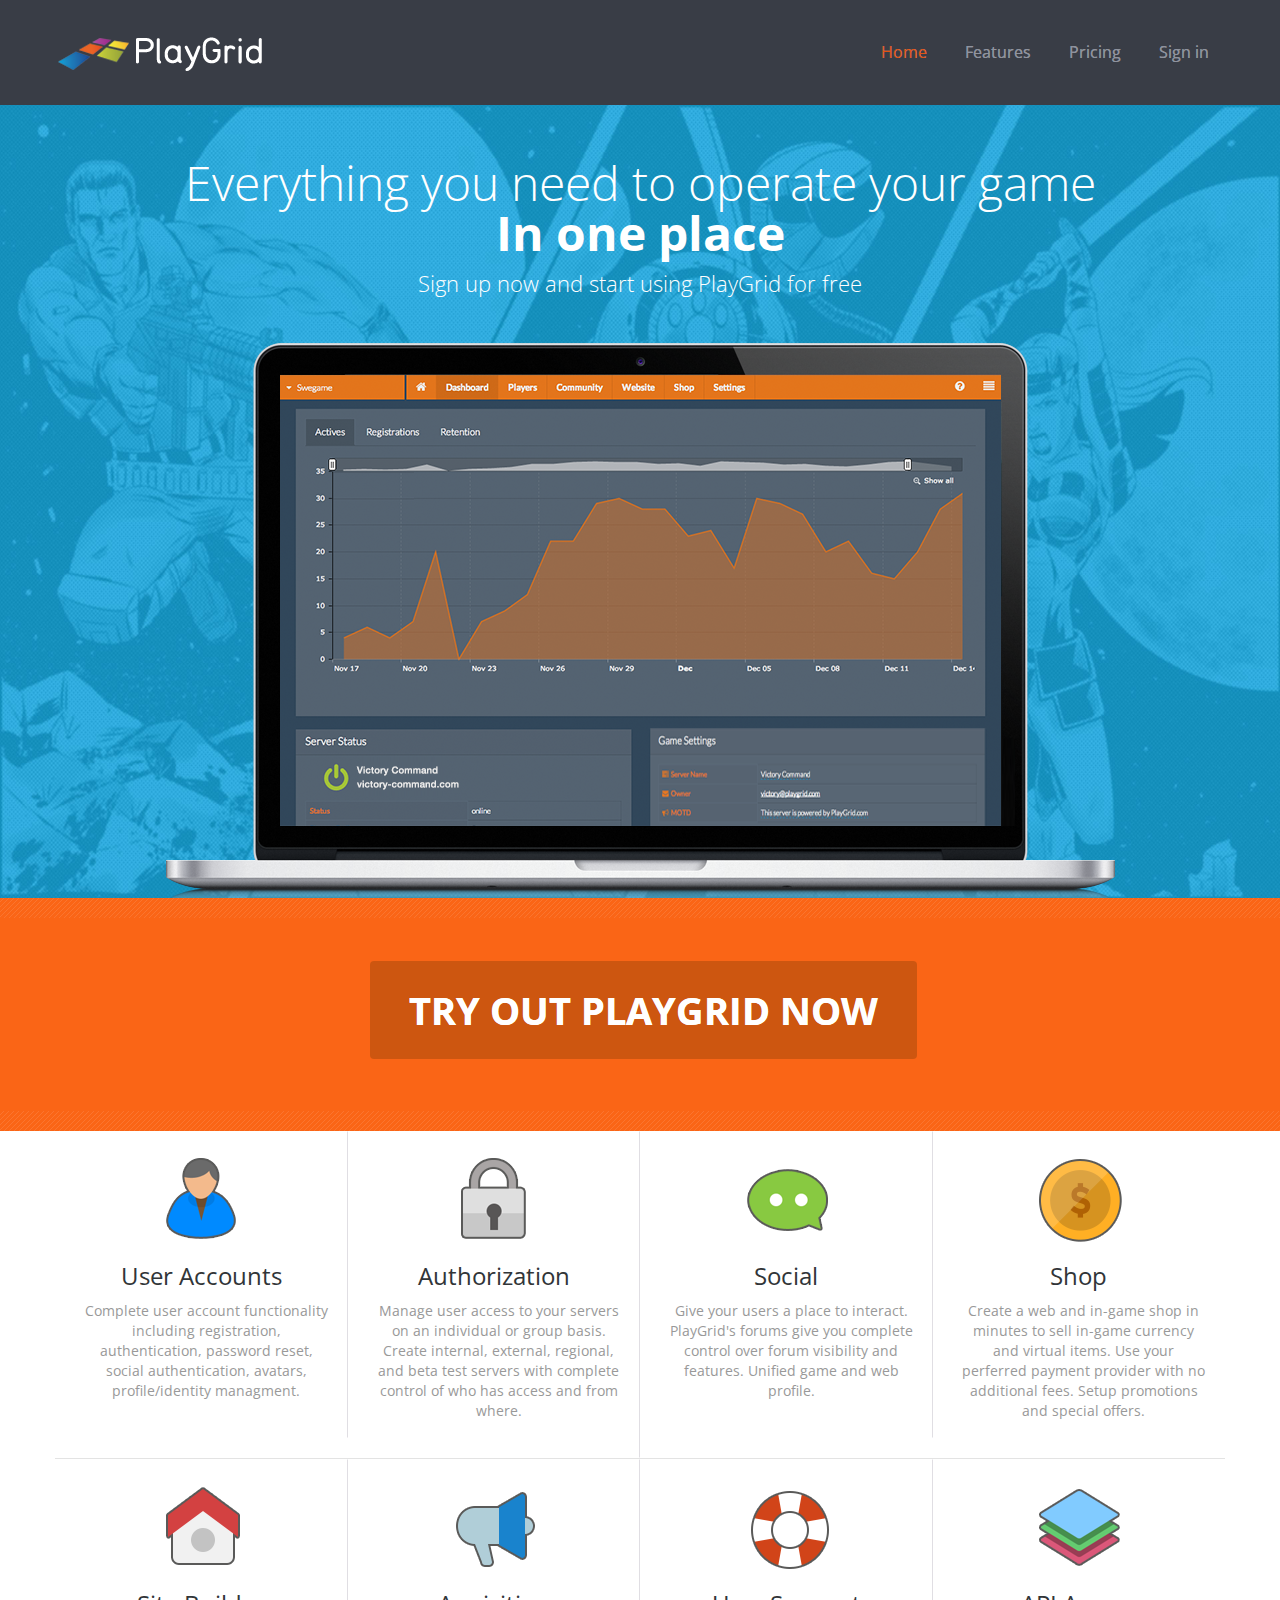
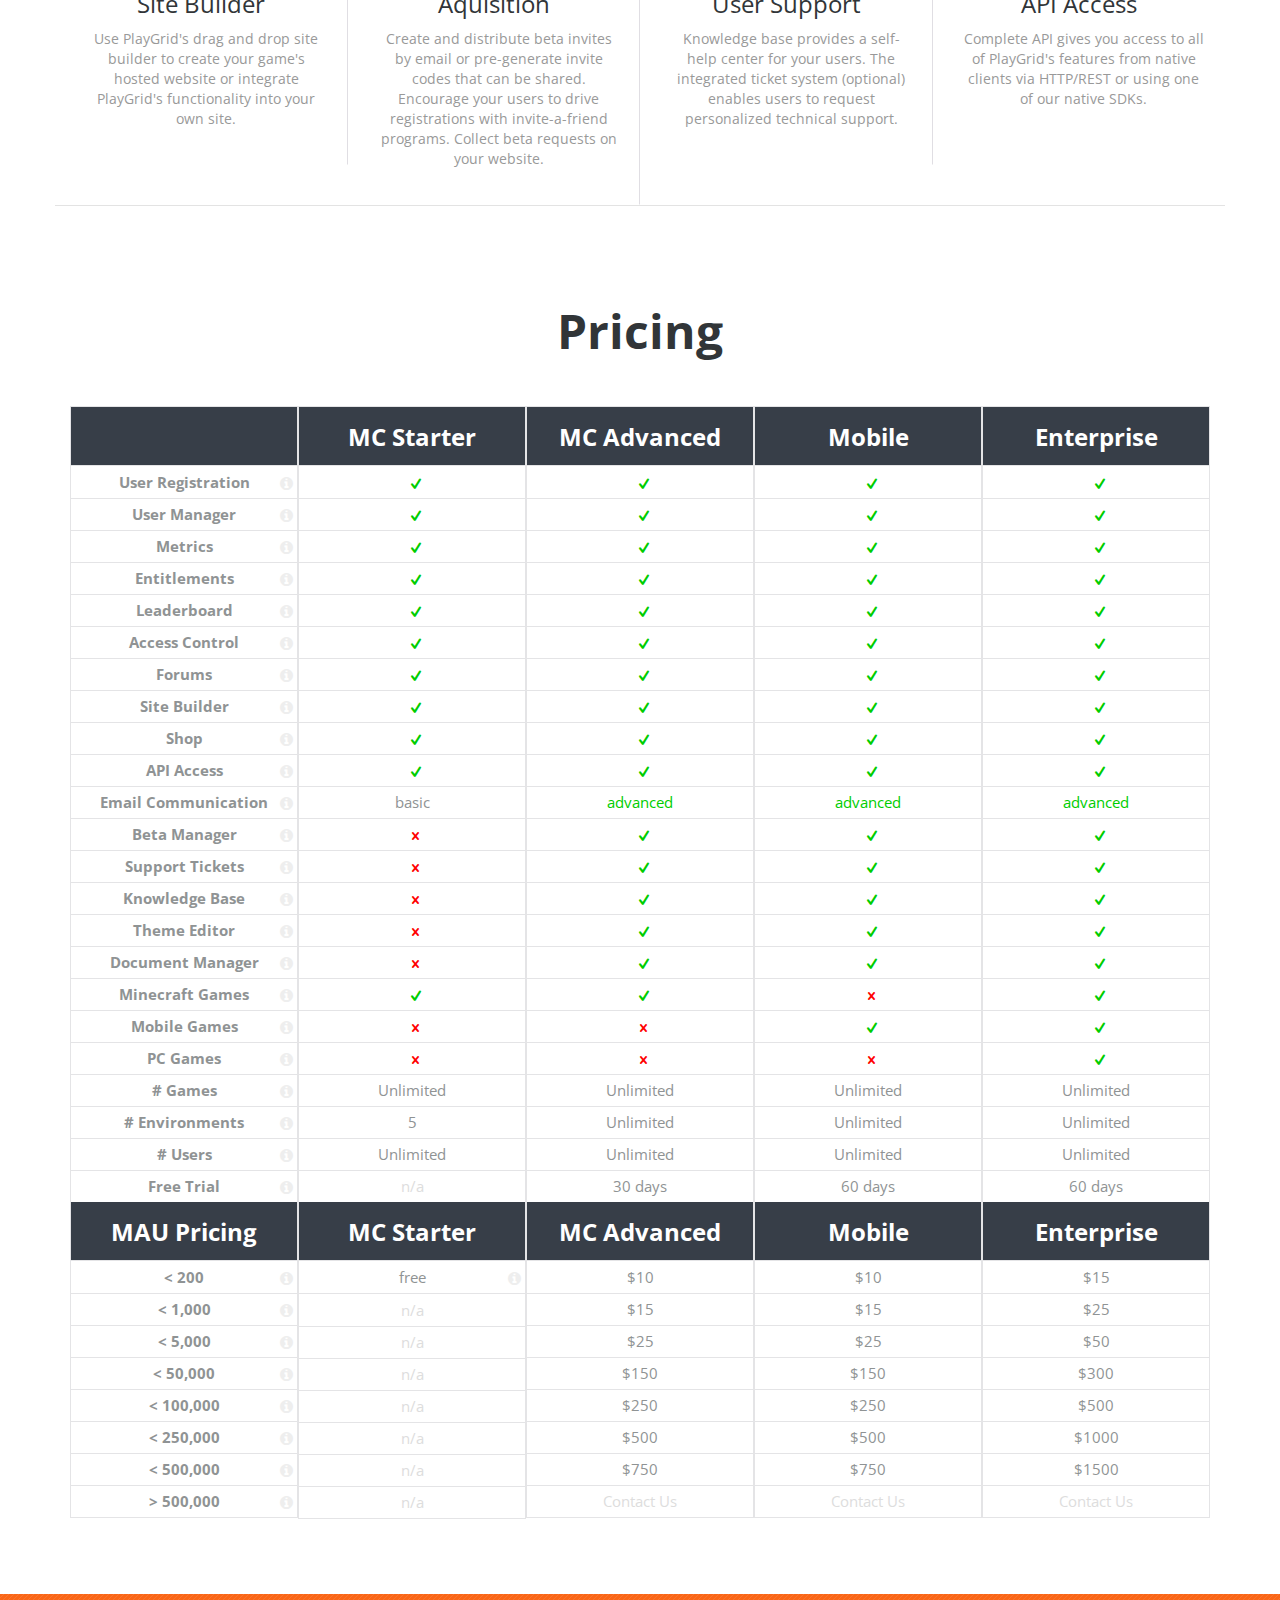
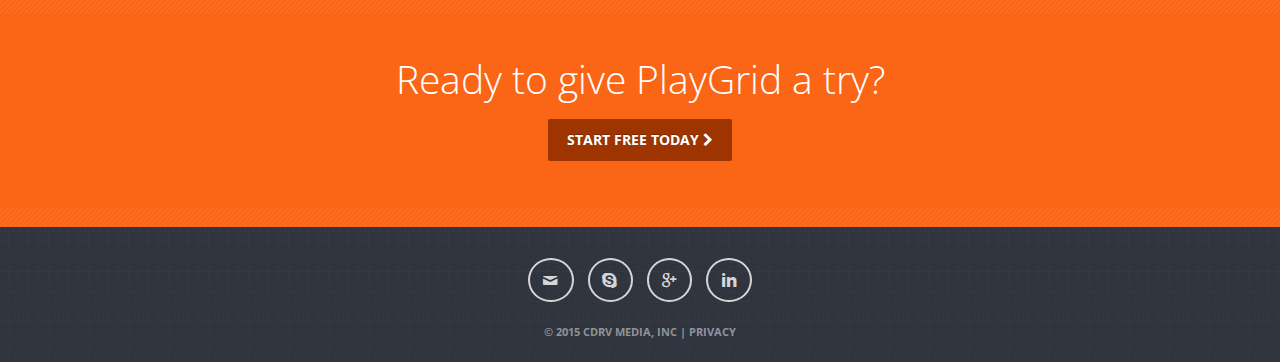
==== commit 9c0cd817: "minor content fixes" ====
--- a/site/index.html
+++ b/site/index.html
@@ -174,7 +174,7 @@
                                             <h4>Authorization</h4>
 
                                             <p>
-                                                Manage user access to your servers on an individual or group basis. Create internal, external, regional, and beta test servers with complete control who has access and from where.
+                                                Manage user access to your servers on an individual or group basis. Create internal, external, regional, and beta test servers with complete control of who has access and from where.
                                             </p>
                                         </div>
                                     </div>
@@ -190,7 +190,7 @@
                                             <h4>Social</h4>
 
                                             <p>
-                                                Give your users a place to interact with PlayGrid's integrated forum system givess you complete control over forum visibility and features. Unified game and web profile.  
+                                                Give your users a place to interact. PlayGrid's forums give you complete control over forum visibility and features. Unified game and web profile.  
                                             </p>
                                         </div>
                                     </div>
@@ -258,7 +258,8 @@
                                             <h4>User Support</h4>
 
                                             <p>
-                                                Integrated ticket system enables your users to request technical support with knowledge base to provide automated ticket responses and user self-help.
+                                                Knowledge base provides a self-help center for your users. The
+                                                integrated ticket system (optional) enables users to request personalized technical support.
                                             </p>
                                         </div>
                                     </div>
